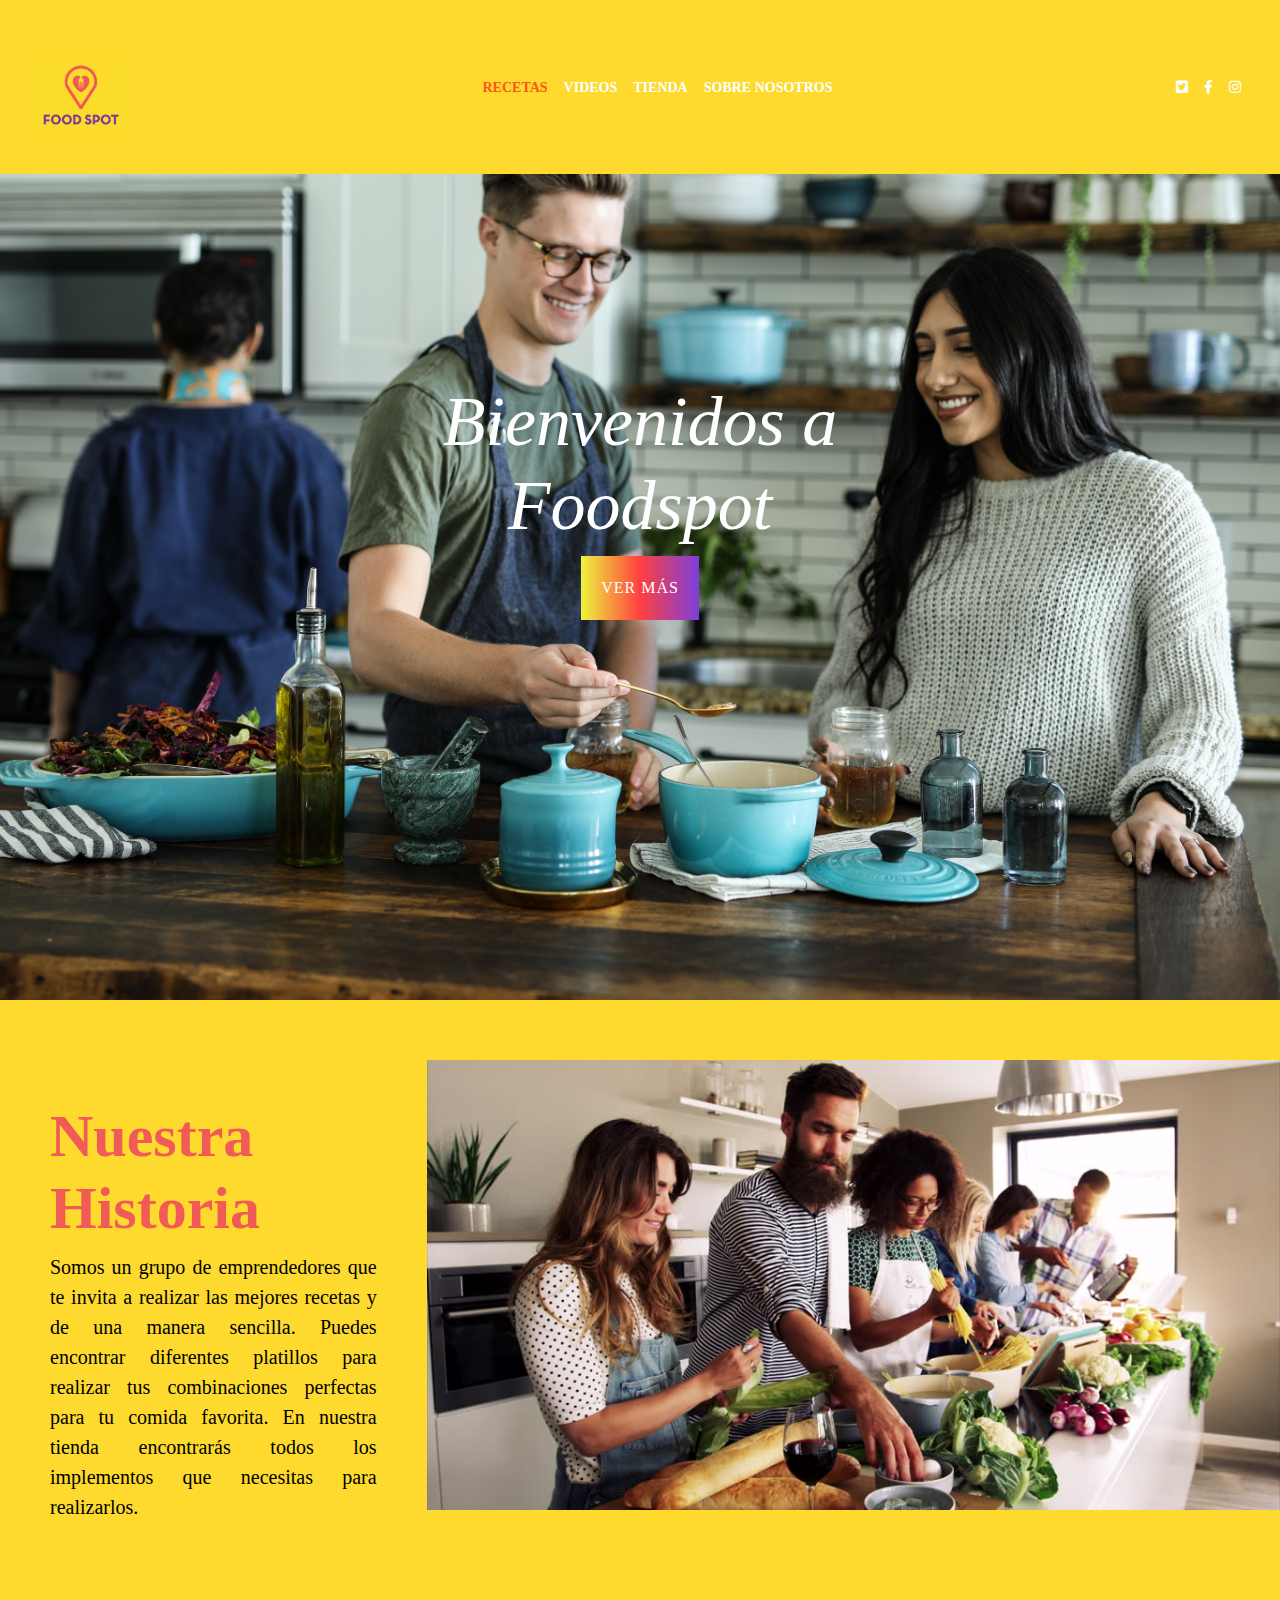
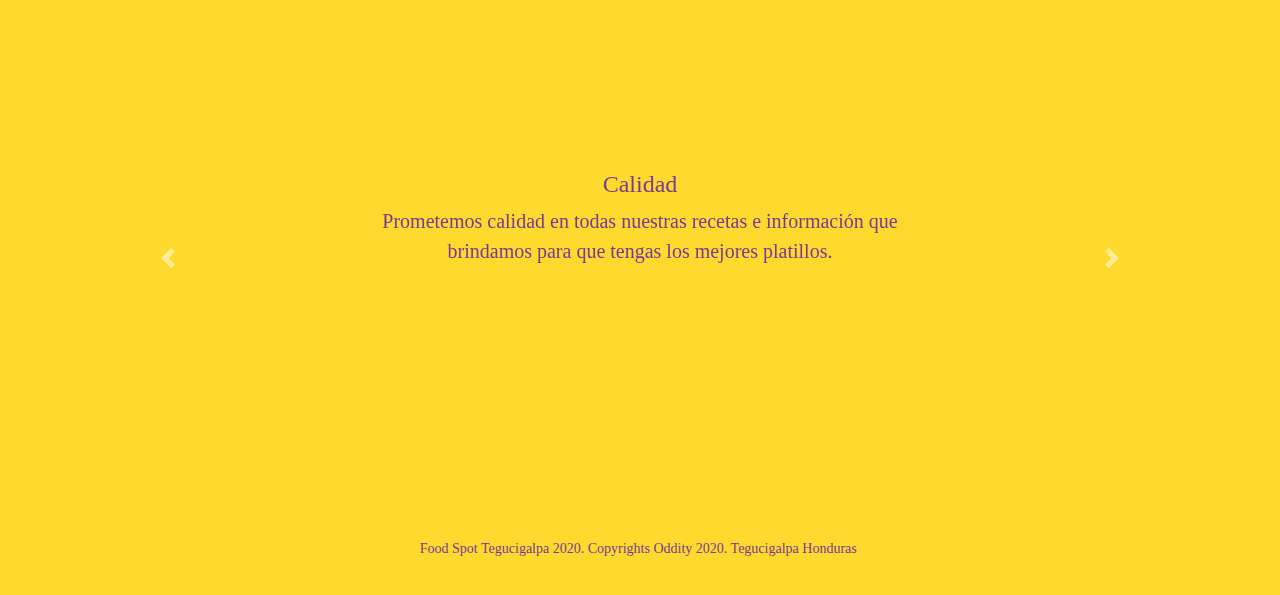
==== index.html @ 43ba7a66 "Actualización 1:12 pm 17/6/2020" ====
<!doctype html>
<html>
<head>
<meta charset="utf-8">
<meta name="viewport" content="width=device-width, initial-scale=1.0">
<title>foodspot-nueva</title>
    <link href="css/bootstrap.min.css" rel="stylesheet">
	<link href="css/bootstrap-custom.css" rel="stylesheet">
	<link href="https://cdnjs.cloudflare.com/ajax/libs/font-awesome/5.12.1/css/all.min.css" rel="stylesheet">
	<link href="css/style.css" rel="stylesheet">
</head>

<body>
	
	<header>
		<section>
		<div class="container-fluid">
			<nav class="navbar navbar-expand-lg navbar-light bg-light">
  <a class="navbar-brand" href="index.html"><img src="img/Asset 1@3x.png" class="img-fluid" alt="Oshine"></a>
  <button class="navbar-toggler" type="button" data-toggle="collapse" data-target="#navbarSupportedContent" aria-controls="navbarSupportedContent" aria-expanded="false" aria-label="Toggle navigation">
    <span class="navbar-toggler-icon"></span>
  </button>

  <div class="collapse navbar-collapse" id="navbarSupportedContent">
    <ul class="navbar-nav ml-auto">
      <li class="nav-item active">
        <a class="nav-link" href="recetas_fs.html">Recetas</a>
      </li>
      <li class="nav-item">
        <a class="nav-link" href="#">Videos</a>
      </li>
      <li class="nav-item">
        <a class="nav-link" href="#">Tienda</a>
      </li>
      
      <li class="nav-item">
        <a class="nav-link" href="about_us_fs.html">Sobre Nosotros</a>
      </li>
		
    </ul>
	  
	  <ul class="navbar-nav ml-auto lista-redes">
      <li class="nav-item">
        <a class="nav-link" href="#"><i class="fab fa-twitter-square"></i></a>
      </li>
      <li class="nav-item">
        <a class="nav-link" href="#"><i class="fab fa-facebook-f"></i></a>
      </li>
      <li class="nav-item">
        <a class="nav-link" href="#"><i class="fab fa-instagram"></i></a>
      </li>
      
    </ul>

  </div>
</nav>
		</div>
		</section>
		
	</header>
		
		<section id="bienvenidos">
			<div class="container">
			<h1>Bienvenidos a Foodspot</h1>
			<a href="#" class= "btn btn-dark btn-foodspot">Ver más</a>
			</div>
			</section>
	
	<section id="historia" class="section">
		<div class="container-fluid p-0">
			
			<div class="row no-gutters">
			<article class="col-md-4 col-sm-6 col-xs-12">
				<div class="texto-historia">
				
			<h2>Nuestra Historia</h2>
			<p>Somos un grupo de emprendedores que te invita a realizar las mejores recetas y de una manera sencilla. Puedes encontrar diferentes platillos para realizar tus combinaciones perfectas para tu comida favorita. En nuestra tienda encontrarás todos los implementos que necesitas para realizarlos.</p>
				</div>
					</article>
				
			
			<article class="col-md-8 col-sm-6 col-xs-12">
				<img src="img/cocineros.jpg" class="img-fluid" alt="imagen">
				</article>
			</div>
			</div>
	</section>
	<section id="carousel" class="section">
		<div class="container">
			<div id="carouselExampleControls" class="carousel slide" data-ride="carousel">
             <div class="carousel-inner">
              <div class="carousel-item active">
				
				  <div class="testimonio carousel-caption">
				<h4 class="letra-morada">Calidad</h4>
		         <p class="letra-morada"> Prometemos calidad en todas nuestras recetas e información que brindamos para que tengas los mejores platillos. </p>
			  </div>
		   </div>
		   <div class="carousel-item">
			   <div class="testimonio carousel-caption">
				   
				   <h4 class="letra-morada">Servicio</h4>
		           <p class="letra-morada">Nuestro servicio promete calidad al momento de mostrar nuevas recetas, información y tips para aplicaxrlos en la cocina. Nos empeñamos en dar nuestro mejor trabajo.</p>
			    </div>
		    </div>
				  
           </div>
           <a class="carousel-control-prev" href="#carouselExampleControls" role="button" data-slide="prev">
             <span class="carousel-control-prev-icon" aria-hidden="true"></span>
             <span class="sr-only">Previous</span>
           </a>
           <a class="carousel-control-next" href="#carouselExampleControls" role="button" data-slide="next">
             <span class="carousel-control-next-icon" aria-hidden="true"></span>
             <span class="sr-only">Next</span>
           </a>
         </div>
			 
		     
		</div>
	</section>	
	
	<section>
	<footer>
		<div class="container">	
		  	<p class="text-center"><span style="color: #7B3996">Food Spot Tegucigalpa 2020. Copyrights Oddity 2020. Tegucigalpa Honduras</span><span style="color: #F0F1F8">&nbsp;</span></p>
		</div>
	</footer>
		
		</section>
		
		
	<script src="js/jquery-3.5.1.js"></script>
	<script src="js/bootstrap.min.js"></script>
	
	</body>
</html>
---- css/style.css ----
body {
	font-family: Avenir LT Std; 
	font-size: 14px;
	color: #000000;
}


header{
	background-color: #FDDA2D;
	padding: 20px 0;
	position: absolute;
	width: 100%;
	z-index: 999999;
}

header img{
	width: 100px;
	padding-top: 20px;

}

#menu{
	background-color: #FDDA2D;
	padding-top: 5px;
	padding-bottom: 5px; 
}



#bienvenidos{
	padding: 380px;
    background-image: url("../img/edgar-castrejon-bG5rhvRH0JM-unsplash.jpg");
	background-repeat: no-repeat;
	background-position: bottom;
	background-size: cover;
	text-align: center; 
	
}

#bienvenidos h1{
	font-style: italic;
    font-size: 70px;
    font-weight: 700px;
	text-align: center;
	color: #fff;	
}
.btn-foodspot {
	font-family: Helvetica Neue;
background: linear-gradient(to left, #7c3fdb,#ff4040, #EEF33C); 
	color: #FFFFFF;
	text-transform: uppercase;
	border-radius: 0px;
	padding: 20px;
	border: 0px;
	letter-spacing: 1px;
	text-align: center;
}

.btn-foodspot:hover{
	background: linear-gradient(to left, #7c3fdb, #3370e7, #EEF33C );
	transition: all 0.8s ease-in-out;
}

.navegacion{
	width: 600px;
	margin: 2px auto;
}

.navegacion ul{
	list-style: none;
} 

.menu > li{
	position: relative;
	display: inline-block;
}

.menu > li > a{
	display: block;
	padding: 15px 25px;
	color: #FFFFFF;
	font-family: "Helvetica Neue";
	font-size: 20px;
	text-decoration: none;
}

.menu li a:hover{
	color:purple;
	transition: all .3s;
}

.section{
	padding: 60px 0;
}

.submenu{
	position: absolute;
	background:#FDDA2D;
	width: 140%;
	visibility: hidden;
	opacity: 0;
	transition: opacity 1.5s;
}

.submenu li a{
	display: block;
	padding: 15px;
	color: purple;
	font-family: Helvetica Neue;
	text-decoration: none;
}

.menu li:hover .submenu{
	visibility: visible;
	opacity: 1;
}

.submenu-dos{
	position: absolute;
	background:#FDDA2D;
	width: 20%;
	visibility: hidden;
	opacity: 0;
	transition: opacity 1.5s;
}

.submenu-dos li a{
	display: block;
	padding: 15px;
	color: purple;
	font-family: Helvetica Neue;
	text-decoration: none;
}

.menu li:hover .submenu-dos{
	visibility: visible;
	opacity: 1;
}

.texto-historia{
	padding-top: 40px;
	padding-left: 50px;
	padding-right: 50px;
}

.texto-historia h2{
	font-size: 60px;
	font-weight: 900px;
	
}

.texto-historia p{
	font-size: 20px;
	color: #000;
	text-align: justify;
}

.carousel i{
	font-size: 22px;
	margin-bottom: 35px;
}

.carousel p{
	font-size: 20px;
	width: 70%;
	margin: 0px auto 40px;
}

#historia img{
	width: 100%;
}

footer{
	padding: 20px;
	background-color: #FDDA2D;
}

footer p{
	color: #7B3996;
}

#about-us{
	padding: 380px;
    background-image: url("../img/fruit.jpg");
	background-repeat: no-repeat;
	background-position: bottom;
	background-size: cover;
	text-align: center; 
	
}

#about-us h1{
	font-style: italic;
    font-size: 70px;
    font-weight: 700;
	text-align: center;
	color: #FFFFFF;	
}

#about-us h2{
	font-style: italic;
    font-size: 30px;
    font-weight: 300;
	text-align: center;
	color: #FCF9F9;	
}

#mision-vision img{
	width: 100%;	
}

#carousel .carousel-item{
	height: 400px; 
}

#carousel .carousel-caption{
	display: grid;
	align-items: center;
	align-content: center;
	height: 100%;
}

.letra-morada{
	color:#7B3996;
}

.texto-mision{
	padding-top: 40px;
	padding-left: 50px;
	padding-right: 50px;
}

.texto-mision h2{
	font-size: 60px;
	font-weight: 900px;
	
}

.texto-vision p{
	font-size: 20px;
	color: #000;
	text-align: justify;
}

.texto-vision{
	padding-top: 40px;
	padding-left: 50px;
	padding-right: 50px;
}

.texto-vision h2{
	font-size: 60px;
	font-weight: 900px;
	
	
}

.texto-mision p{
	font-size: 20px;
	color: #000;
	text-align: justify;
}


h2{
	color: #F15B57; 
	font-weight: 900;
}

#slides_vm .carousel-caption{
	display: grid;
	align-items:center;
	align-content: center;
    height: 100%;
	font-family: Helvetica Neue;
}

#slides_vm h1{
	font-family: Helvetica Neue;
	color: #FCF7F7; 
	font-weight: 900;
	font-size: 90px;
	
	}

#slides_vm h3{
	font-family: Helvetica Neue;
	color: #F85355; 
	font-weight: 900;
	
	}

.texto-historia-receta{
	padding-top: 40px;
	padding-left: 50px;
	padding-right: 50px;
}

.texto-historia-receta h2{
	font-size: 60px;
	font-weight: 900px;
	
}

.texto-historia-receta p{
	font-size: 20px;
	color: #000;
	text-align: justify;
}


#sec-rec {
	background-color: #FDDA2D;
	text-align: center;
	padding: 20px;	
}

	
.subtitulo{
	font-size: 20px;
	margin-bottom: 40px;
	width:40%;
	margin:auto;
	
	}



#sec-rec h4{
	font-size: 16px;
	color: #000000;
	font-weight: 800;
	margin-bottom: 20px;
	}

.circulo{
	width: 100px;
	height: 100px;
	border-radius: 100%;
	line-height: 100px;
	/*border: 1px solid #DDDDDD;*/
	display: block;
	margin: auto;
	margin-bottom: 20px;
	box-shadow: 0px 0px 5px 2px #dddd;
	font: normal;
	font-size: 40px;
	color:purple;
}

.circulo:hover {
box-shadow: 0px 0px 5px 2px #dddd;
}

    #sec-rec p{
	font-size: 12px;
	color: #000000;
	font-weight: 800;
	margin-bottom: 20px;
	}
	
#historia{
	background-color: #FDDA2D;
}

#carousel{
	background-color: #FDDA2D;
}
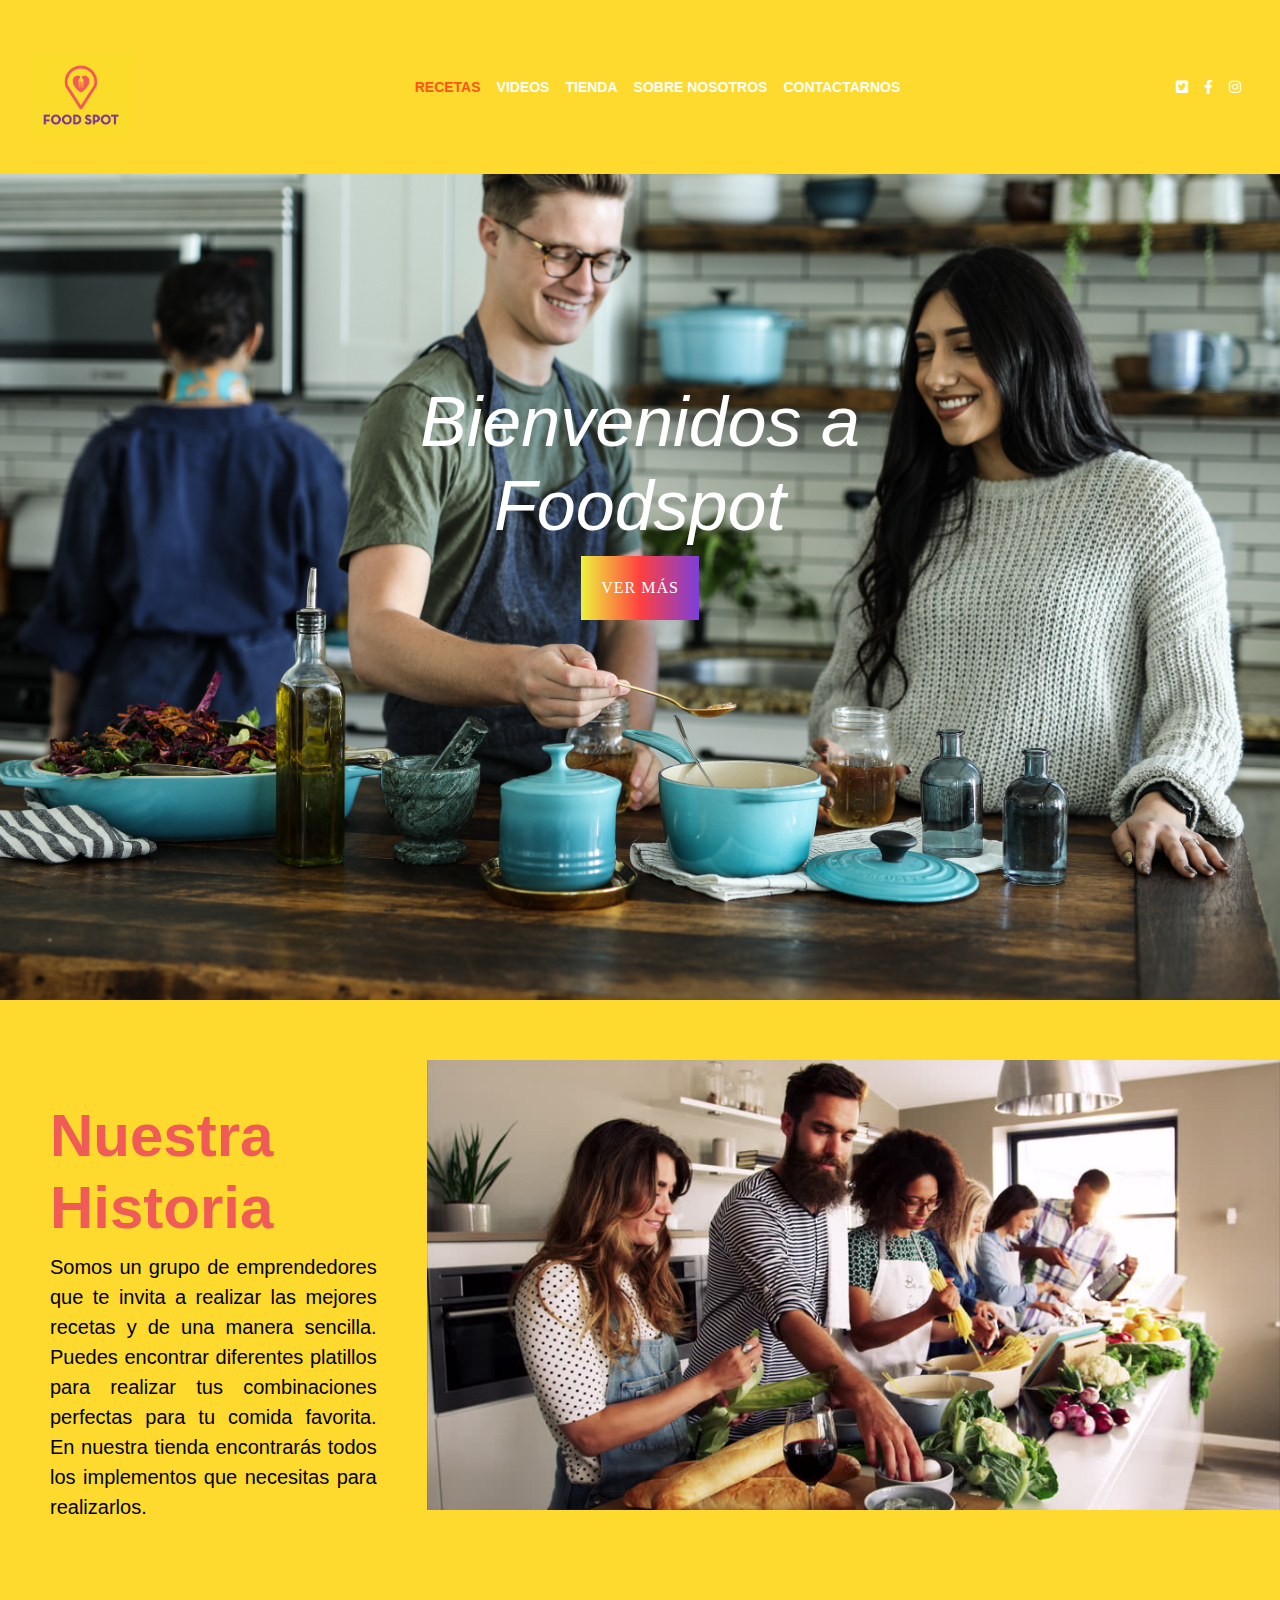
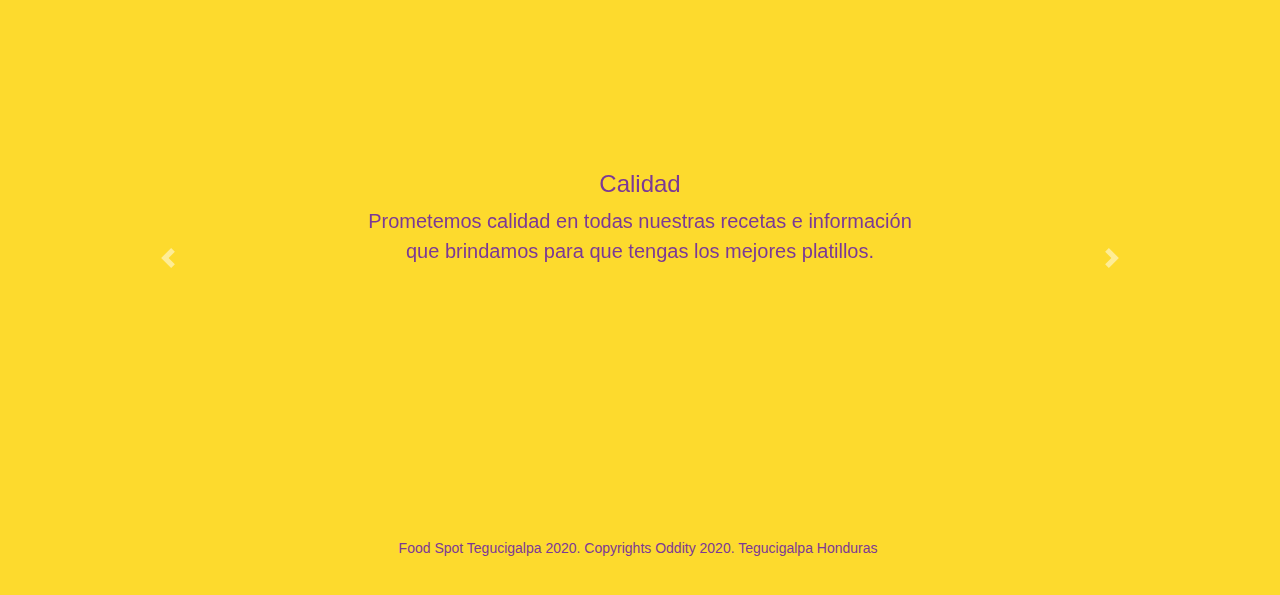
==== commit 67e5df54: "Actualización Foodspot 25/6/2020 21:39 pm" ====
--- a/index.html
+++ b/index.html
@@ -8,6 +8,9 @@
 	<link href="css/bootstrap-custom.css" rel="stylesheet">
 	<link href="https://cdnjs.cloudflare.com/ajax/libs/font-awesome/5.12.1/css/all.min.css" rel="stylesheet">
 	<link href="css/style.css" rel="stylesheet">
+	<!--SEO-->
+	<meta name="Description" content="Página informativa del sitio dónde nuestro usuario puede ver de que trata Foodspot. ">
+	<meta name="Keywords" content="página de recetas foodspot,foodspot,comida foodspot,verduras foodspot,aves foodspot">
 </head>
 
 <body>
@@ -27,15 +30,20 @@
         <a class="nav-link" href="recetas_fs.html">Recetas</a>
       </li>
       <li class="nav-item">
-        <a class="nav-link" href="#">Videos</a>
+        <a class="nav-link" href="videos_fs.html">Videos</a>
       </li>
       <li class="nav-item">
-        <a class="nav-link" href="#">Tienda</a>
+        <a class="nav-link" href="tienda.html">Tienda</a>
       </li>
       
       <li class="nav-item">
         <a class="nav-link" href="about_us_fs.html">Sobre Nosotros</a>
       </li>
+		
+		<li class="nav-item">
+        <a class="nav-link" href="contactanos_fs.html">Contactarnos</a>
+      </li>
+		
 		
     </ul>
 	  
@@ -62,7 +70,7 @@
 		<section id="bienvenidos">
 			<div class="container">
 			<h1>Bienvenidos a Foodspot</h1>
-			<a href="#" class= "btn btn-dark btn-foodspot">Ver más</a>
+			<a href="about_us_fs.html" class= "btn btn-dark btn-foodspot">Ver más</a>
 			</div>
 			</section>
 	
@@ -100,7 +108,7 @@
 			   <div class="testimonio carousel-caption">
 				   
 				   <h4 class="letra-morada">Servicio</h4>
-		           <p class="letra-morada">Nuestro servicio promete calidad al momento de mostrar nuevas recetas, información y tips para aplicaxrlos en la cocina. Nos empeñamos en dar nuestro mejor trabajo.</p>
+		           <p class="letra-morada">Nuestro servicio promete calidad al momento de mostrar nuevas recetas, información y tips para aplicarlos en la cocina. Nos empeñamos en dar nuestro mejor trabajo.</p>
 			    </div>
 		    </div>
 				  
--- a/css/style.css
+++ b/css/style.css
@@ -1,11 +1,12 @@
 body {
-	font-family: Avenir LT Std; 
+	font-family: 'Ubuntu', sans-serif;
 	font-size: 14px;
 	color: #000000;
 }
 
 
 header{
+	font-family: 'Ubuntu', sans-serif;
 	background-color: #FDDA2D;
 	padding: 20px 0;
 	position: absolute;
@@ -17,6 +18,14 @@
 	width: 100px;
 	padding-top: 20px;
 
+}
+
+#utensilios p{
+	
+	font-size: 20px;
+	color: #000;
+	text-align: justify;
+	
 }
 
 #menu{
@@ -186,7 +195,7 @@
 	background-position: bottom;
 	background-size: cover;
 	text-align: center; 
-	
+	font-family: 'Ubuntu', sans-serif;
 }
 
 #about-us h1{
@@ -203,6 +212,7 @@
     font-weight: 300;
 	text-align: center;
 	color: #FCF9F9;	
+	font-family: 'Ubuntu', sans-serif;
 }
 
 #mision-vision img{
@@ -220,6 +230,40 @@
 	height: 100%;
 }
 
+#tienda{
+	padding: 300px;
+	background-image:url("../img/utensilios-de-cocina-escoge-1024x683.jpg");
+	background-repeat: no-repeat;
+	background-position: bottom;
+	background-size: cover;
+	text-align: center; 
+	font-family: 'Ubuntu', sans-serif;
+	
+}
+
+#tienda h1{
+	font-style: italic;
+    font-size: 70px;
+    font-weight: 700;
+	text-align: center;
+	color: #7B3996;	
+	font-family: 'Ubuntu', sans-serif;
+}
+
+#tienda h2{
+	font-style: italic;
+    font-size: 30px;
+    font-weight: 300;
+	text-align: center;
+	color: black;
+	font-family: 'Ubuntu', sans-serif;
+}
+
+#utensilios{
+	padding: 100px 50px;
+	font-family: 'Ubuntu', sans-serif;
+}
+
 .letra-morada{
 	color:#7B3996;
 }
@@ -261,6 +305,10 @@
 	text-align: justify;
 }
 
+.utensilios-cocina h2{
+	font-size: 60px;
+	font-weight: 900px;
+}
 
 h2{
 	color: #F15B57; 
@@ -272,11 +320,12 @@
 	align-items:center;
 	align-content: center;
     height: 100%;
-	font-family: Helvetica Neue;
+	font-family: 'Ubuntu', sans-serif;
+	
 }
 
 #slides_vm h1{
-	font-family: Helvetica Neue;
+	font-family: 'Ubuntu', sans-serif;
 	color: #FCF7F7; 
 	font-weight: 900;
 	font-size: 90px;
@@ -284,7 +333,7 @@
 	}
 
 #slides_vm h3{
-	font-family: Helvetica Neue;
+	font-family: 'Ubuntu', sans-serif;
 	color: #F85355; 
 	font-weight: 900;
 	
@@ -313,6 +362,7 @@
 	background-color: #FDDA2D;
 	text-align: center;
 	padding: 20px;	
+	font-family: 'Ubuntu', sans-serif;
 }
 
 	
@@ -331,6 +381,7 @@
 	color: #000000;
 	font-weight: 800;
 	margin-bottom: 20px;
+	font-family: 'Ubuntu', sans-serif;
 	}
 
 .circulo{
@@ -361,8 +412,127 @@
 	
 #historia{
 	background-color: #FDDA2D;
+	font-family: 'Ubuntu', sans-serif;
 }
 
 #carousel{
 	background-color: #FDDA2D;
-}+	font-family: 'Ubuntu', sans-serif;
+}
+
+
+#slides_videos .carousel-caption{
+	display: grid;
+	align-items:center;
+	align-content: center;
+    height: 100%;
+	font-family: 'Ubuntu', sans-serif;
+}
+
+#slides_videos h1{
+	
+	color: #FCF7F7; 
+	font-weight: 900;
+	font-size: 90px;
+	font-family: 'Ubuntu', sans-serif;
+	
+	}
+
+
+#slides_videos h3{
+	
+	color: #F85355; 
+	font-weight: 900;
+	font-family: 'Ubuntu', sans-serif;
+	
+	}
+
+
+.texto-jordi-receta{
+	padding-top: 40px;
+	padding-left: 50px;
+	padding-right: 50px;
+}
+
+.texto-jordi-receta h2{
+	font-size: 60px;
+	font-weight: 900px;
+	
+}
+
+.texto-jordi-receta p{
+	font-size: 20px;
+	color: #000;
+	text-align: justify;
+}
+
+#jordi{
+	
+	background-color: #FDDA2D;
+	padding-bottom: 10%;
+}
+
+.form-group{
+	
+	margin-bottom: 5%;
+}
+
+.btn-submit:hover{
+	background: linear-gradient(to left, #7c3fdb, #3370e7, #EEF33C );
+	transition: all 0.8s ease-in-out;
+}
+
+.btn-submit{
+	background: linear-gradient(to left, #7c3fdb,#ff4040, #EEF33C); 
+	font-family: "Helvetica Neue",
+	}
+	
+form #contacto textarea{
+	background-color: #f1f2f3;
+	border-radius: 0;
+	padding: 20px;
+	border: 0;
+	font-size: 13px;
+	
+	}
+
+form #contacto h2{
+	color: #000;
+}
+
+form #contacto h1{
+	color:#000;
+	
+}
+
+#utensilios h3 {
+	
+font-style: oblique;
+font-weight: bolder
+}
+	
+
+#slides_vmcon .carousel-caption{
+	display: grid;
+	align-items:center;
+	align-content: center;
+    height: 100%;
+	font-family: 'Ubuntu', sans-serif;
+	
+}
+
+#slides_vmcon h1{
+	font-family: 'Ubuntu', sans-serif;
+	color: #FCF7F7; 
+	font-weight: 900;
+	font-size: 90px;
+	
+	}
+
+#slides_vmcon h3{
+	font-family: 'Ubuntu', sans-serif;
+	color: #F85355; 
+	font-weight: 900;
+	
+	}
+
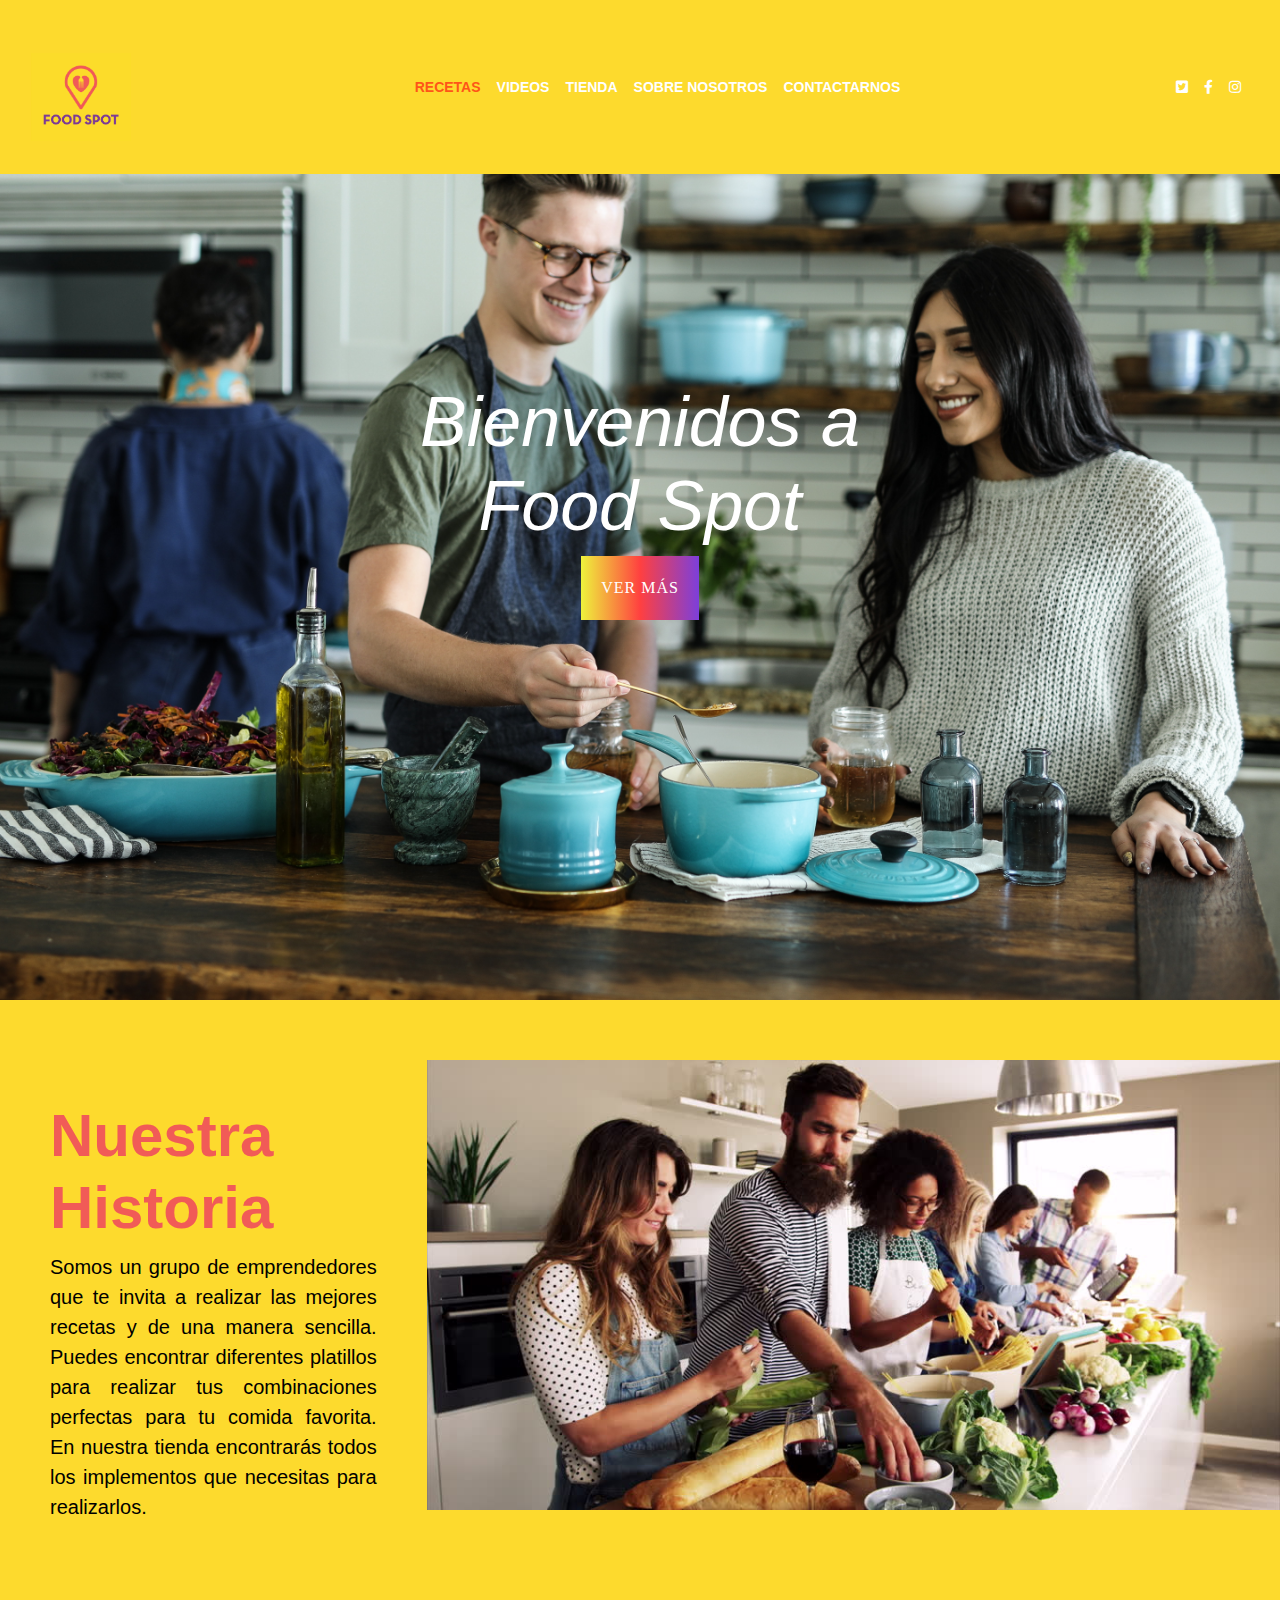
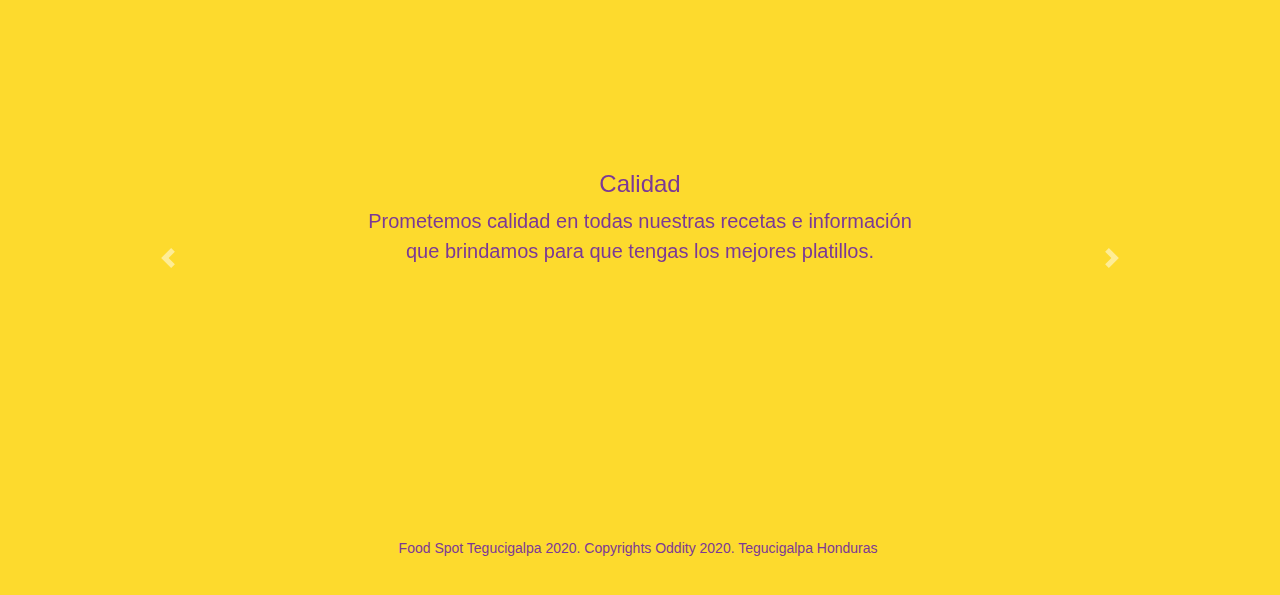
==== commit d7ac84f2: "Actualización Food Spot 25/6/2020 10:23 pm" ====
--- a/index.html
+++ b/index.html
@@ -3,7 +3,7 @@
 <head>
 <meta charset="utf-8">
 <meta name="viewport" content="width=device-width, initial-scale=1.0">
-<title>foodspot-nueva</title>
+<title>Inicio - Food Spot</title>
     <link href="css/bootstrap.min.css" rel="stylesheet">
 	<link href="css/bootstrap-custom.css" rel="stylesheet">
 	<link href="https://cdnjs.cloudflare.com/ajax/libs/font-awesome/5.12.1/css/all.min.css" rel="stylesheet">
@@ -69,7 +69,7 @@
 		
 		<section id="bienvenidos">
 			<div class="container">
-			<h1>Bienvenidos a Foodspot</h1>
+			<h1>Bienvenidos a Food Spot</h1>
 			<a href="about_us_fs.html" class= "btn btn-dark btn-foodspot">Ver más</a>
 			</div>
 			</section>
